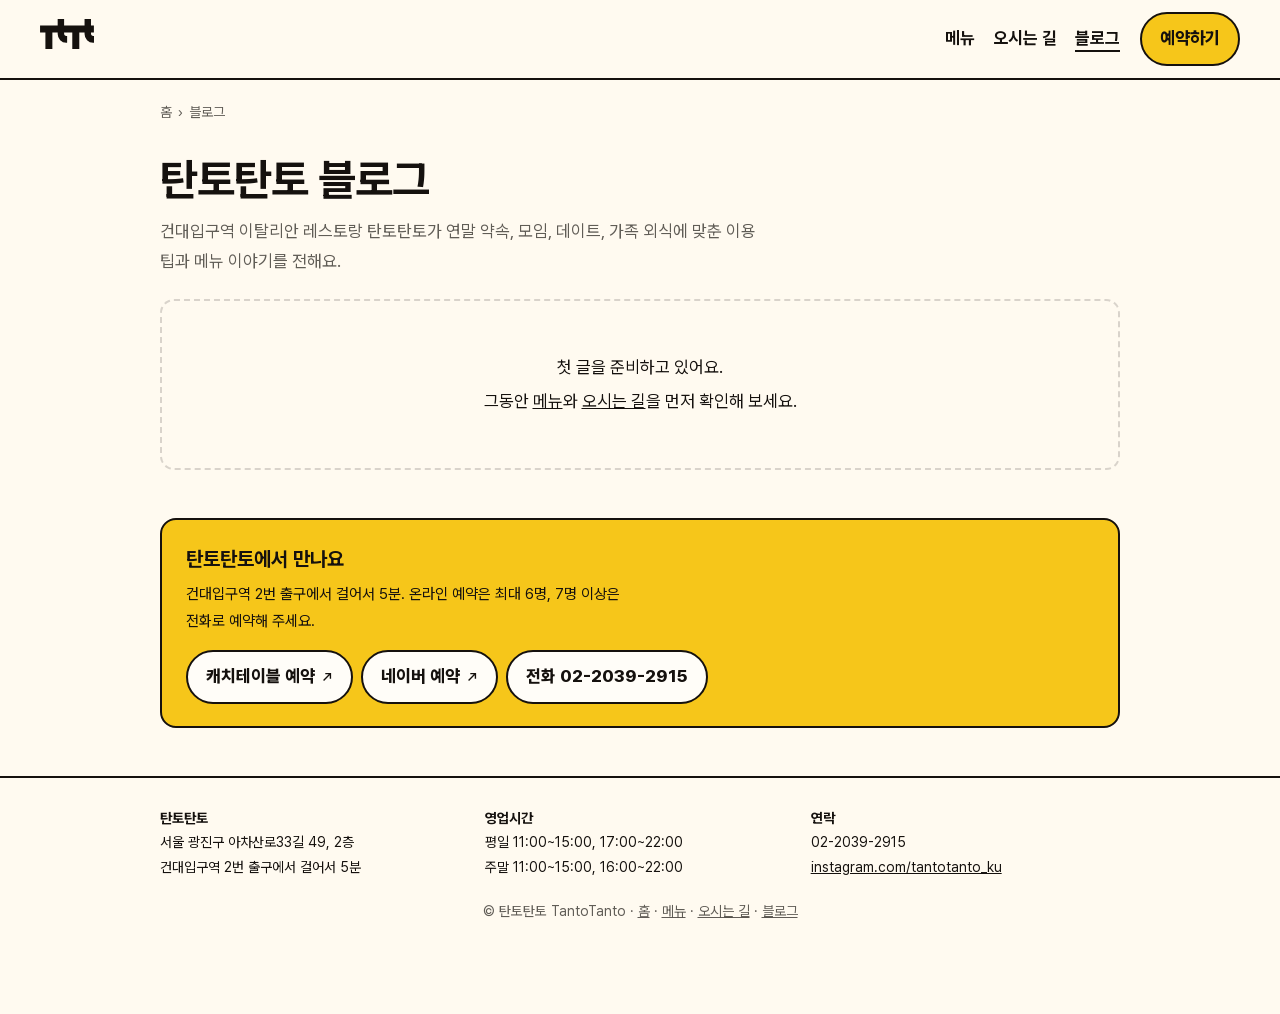
==== blog/index.html @ 8f864e8e "Add blog section with nav links, list and post templates Co-Authored-By: Claude Opus 5.5 <noreply@an" ====
<!doctype html>
<html lang="ko">
<head>
<meta charset="utf-8">
<meta name="viewport" content="width=device-width, initial-scale=1">
<meta http-equiv="Content-Security-Policy" content="default-src 'self'; script-src 'self'; style-src 'self' 'unsafe-inline'; img-src 'self' data:; font-src 'self'; connect-src 'self'; object-src 'none'; base-uri 'self'; form-action 'none'">
<meta name="referrer" content="strict-origin-when-cross-origin">
<title>탄토탄토 블로그 | 탄토탄토</title>
<meta name="description" content="건대입구역 이탈리안 레스토랑 탄토탄토가 연말 약속, 모임, 데이트, 가족 외식에 맞춘 이용 팁과 메뉴 이야기를 전해요.">
<meta name="robots" content="noindex, follow">
<link rel="canonical" href="https://tantotanto.store/blog/">
<link rel="icon" href="/favicon.ico" sizes="48x48">
<link rel="icon" type="image/png" sizes="192x192" href="/icon-192.png">
<link rel="apple-touch-icon" href="/apple-touch-icon.png">
<meta name="theme-color" content="#FFB700">
<meta property="og:type" content="website">
<meta property="og:locale" content="ko_KR">
<meta property="og:site_name" content="탄토탄토">
<meta property="og:title" content="탄토탄토 블로그 | 탄토탄토">
<meta property="og:description" content="건대입구역 이탈리안 레스토랑 탄토탄토가 연말 약속, 모임, 데이트, 가족 외식에 맞춘 이용 팁과 메뉴 이야기를 전해요.">
<meta property="og:url" content="https://tantotanto.store/blog/">
<meta property="og:image" content="https://tantotanto.store/og-image.jpg">
<meta name="twitter:card" content="summary_large_image">
<link rel="alternate" type="application/rss+xml" title="탄토탄토 블로그" href="https://tantotanto.store/blog/feed.xml">
<link rel="stylesheet" href="../fonts/pretendard.css">
<link rel="stylesheet" href="../blog/blog.css">
<script type="application/ld+json">
{
 "@context": "https://schema.org",
 "@graph": [
  {
   "@type": "CollectionPage",
   "name": "탄토탄토 블로그",
   "url": "https://tantotanto.store/blog/",
   "inLanguage": "ko",
   "about": {
    "@id": "https://tantotanto.store/#restaurant"
   },
   "isPartOf": {
    "@type": "WebSite",
    "name": "탄토탄토",
    "url": "https://tantotanto.store/"
   }
  },
  {
   "@type": "BreadcrumbList",
   "itemListElement": [
    {
     "@type": "ListItem",
     "position": 1,
     "name": "홈",
     "item": "https://tantotanto.store/"
    },
    {
     "@type": "ListItem",
     "position": 2,
     "name": "블로그"
    }
   ]
  }
 ]
}
</script>
</head>
<body>
<header class="top"><a class="name" href="/" aria-label="탄토탄토 홈"><svg class="ttt" viewBox="0 0 1109 621" aria-hidden="true"><path d="M1 131H1107V276H807V620H663V276H254V620H111V276H1Z"/><path d="M363 0H495V294.5A47.5 54 0 0 0 542.5 348.5H557V488H539A176 178 0 0 1 363 310Z"/><path transform="translate(552 0)" d="M363 0H495V294.5A47.5 54 0 0 0 542.5 348.5H557V488H539A176 178 0 0 1 363 310Z"/></svg></a><nav aria-label="주요 메뉴"><a href="/menu/">메뉴</a><a href="/visit/">오시는 길</a><a href="/blog/" aria-current="page">블로그</a></nav><a class="btn" href="https://www.catchtable.net/shop/tantotanto_ku" target="_blank" rel="noopener">예약하기</a></header>
<main class="wrap"><nav class="crumbs" aria-label="현재 위치"><ol><li><a href="/">홈</a></li><li aria-current="page">블로그</li></ol></nav><header class="phead"><h1>탄토탄토 블로그</h1><p>건대입구역 이탈리안 레스토랑 탄토탄토가 연말 약속, 모임, 데이트, 가족 외식에 맞춘 이용 팁과 메뉴 이야기를 전해요.</p></header><div class="empty"><p>첫 글을 준비하고 있어요.</p><p>그동안 <a href="/menu/">메뉴</a>와 <a href="/visit/">오시는 길</a>을 먼저 확인해 보세요.</p></div><aside class="cta" aria-label="예약 안내"><div><b>탄토탄토에서 만나요</b><p>건대입구역 2번 출구에서 걸어서 5분. 온라인 예약은 최대 6명, 7명 이상은 전화로 예약해 주세요.</p></div><div class="ctab"><a class="btn" href="https://www.catchtable.net/shop/tantotanto_ku" target="_blank" rel="noopener">캐치테이블 예약 <svg viewBox="0 0 14 14" fill="none" stroke="currentColor" stroke-width="1.6" aria-hidden="true"><path d="M3 11 11 3M5 3h6v6"/></svg></a><a class="btn ghost" href="https://naver.me/5D8tWduC" target="_blank" rel="noopener">네이버 예약 <svg viewBox="0 0 14 14" fill="none" stroke="currentColor" stroke-width="1.6" aria-hidden="true"><path d="M3 11 11 3M5 3h6v6"/></svg></a><a class="btn ghost" href="tel:+82220392915">전화 02-2039-2915</a></div></aside></main>
<footer class="foot"><div class="wrap"><div><b>탄토탄토</b>서울 광진구 아차산로33길 49, 2층<br>건대입구역 2번 출구에서 걸어서 5분</div><div><b>영업시간</b>평일 11:00~15:00, 17:00~22:00<br>주말 11:00~15:00, 16:00~22:00</div><div><b>연락</b>02-2039-2915<br><a href="https://www.instagram.com/tantotanto_ku" target="_blank" rel="noopener">instagram.com/tantotanto_ku</a></div></div><p class="copy">© 탄토탄토 TantoTanto · <a href="/">홈</a> · <a href="/menu/">메뉴</a> · <a href="/visit/">오시는 길</a> · <a href="/blog/">블로그</a></p></footer>
<script src="/blog/blog.js" defer></script>
</body>
</html>
---- fonts/pretendard.css ----
/* Pretendard (SIL Open Font License 1.1) https://github.com/orioncactus/pretendard
   이 사이트에 쓰인 글자만 담은 파일이에요. 문구를 바꾸면 글꼴 파일도 다시 만들어야 해요. */
@font-face { font-family: "Pretendard Variable"; font-weight: 45 920; font-style: normal; font-display: swap; src: url(./pretendard-subset.woff2) format("woff2-variations"); }
---- blog/blog.css ----
*{box-sizing:border-box}html{-webkit-text-size-adjust:100%;scroll-behavior:smooth}
:root{--ink:#15110E;--yolk:#F6C61A;--cove:#F0841A;--white:#FFFDF8;--paper:#FFFAF0;--line:rgba(21,17,14,.16);--ink2:rgba(21,17,14,.68)}
body{margin:0;background:var(--paper);color:var(--ink);font-family:"Pretendard Variable",Pretendard,"Apple SD Gothic Neo","Malgun Gothic",sans-serif;font-size:17px;line-height:1.75;word-break:keep-all}
a{color:inherit}img{max-width:100%;height:auto;display:block}
.top{position:sticky;top:0;z-index:5;display:flex;align-items:center;gap:20px;padding:12px clamp(16px,4vw,40px);background:var(--paper);border-bottom:2px solid var(--ink)}
.top .ttt{width:54px;fill:var(--ink)}.top nav{display:flex;gap:18px;margin-left:auto;font-weight:700}
.top nav a{text-decoration:none}.top nav a[aria-current]{text-decoration:underline;text-decoration-thickness:2px;text-underline-offset:6px}
.btn{display:inline-flex;align-items:center;gap:6px;padding:10px 18px;border-radius:999px;background:var(--yolk);color:var(--ink);font-weight:800;text-decoration:none;border:2px solid var(--ink);white-space:nowrap}
.btn svg{width:12px;height:12px}.btn.ghost{background:transparent}
a:focus-visible,button:focus-visible,summary:focus-visible{outline:3px solid var(--cove);outline-offset:2px}
.wrap{max-width:1040px;margin:0 auto;padding:0 clamp(16px,4vw,40px)}
.crumbs ol{list-style:none;display:flex;flex-wrap:wrap;gap:6px;padding:0;margin:20px 0 0;font-size:14px;color:var(--ink2)}
.crumbs li+li::before{content:"›";margin-right:6px}.crumbs a{text-decoration:none}.crumbs a:hover{text-decoration:underline}
.phead{margin:28px 0 22px}.phead h1{font-size:clamp(28px,4.4vw,44px);line-height:1.25;letter-spacing:-.02em;margin:6px 0 10px}
.phead p{margin:0;color:var(--ink2);max-width:62ch}.phead .cat,.card .cat{font-size:14px;font-weight:800;color:var(--cove);text-decoration:none}
.meta{font-size:14px}
.tabs{display:flex;flex-wrap:wrap;gap:8px;margin:0 0 24px}
.tabs a{padding:6px 14px;border:2px solid var(--ink);border-radius:999px;text-decoration:none;font-weight:700;font-size:15px}
.tabs a[aria-current]{background:var(--ink);color:var(--white)}
.cards{list-style:none;padding:0;margin:0 0 40px;display:grid;grid-template-columns:repeat(auto-fill,minmax(280px,1fr));gap:24px}
.card a{display:block;text-decoration:none;background:var(--white);border:2px solid var(--ink);border-radius:14px;overflow:hidden;height:100%}
.card img{aspect-ratio:4/3;object-fit:cover;width:100%;border-bottom:2px solid var(--ink)}
.card .cat{display:block;margin:14px 16px 0}.card h3{margin:4px 16px 6px;font-size:19px;line-height:1.4}
.card p{margin:0 16px;font-size:15px;color:var(--ink2);display:-webkit-box;-webkit-line-clamp:2;-webkit-box-orient:vertical;overflow:hidden}
.card time{display:block;margin:10px 16px 16px;font-size:13px;color:var(--ink2)}
@media (hover:hover){.card a:hover{background:var(--yolk)}}
.empty{padding:48px 24px;text-align:center;border:2px dashed var(--line);border-radius:14px;margin-bottom:40px}.empty p{margin:4px 0}
.pager{display:flex;gap:8px;justify-content:center;margin:-16px 0 40px}.pager a{min-width:40px;text-align:center;padding:6px 10px;border:2px solid var(--ink);border-radius:8px;text-decoration:none;font-weight:700}.pager a[aria-current]{background:var(--ink);color:var(--white)}
.post{max-width:720px;margin:0 auto}
.hero img{width:100%;aspect-ratio:4/3;object-fit:cover;border-radius:14px;border:2px solid var(--ink)}
.toc{margin:28px 0;padding:16px 20px;border:2px solid var(--ink);border-radius:12px;background:var(--white)}.toc ol{margin:6px 0 0;padding-left:1.3em}.toc a{text-decoration:none}.toc a:hover{text-decoration:underline}
.body h2,.post>section h2{font-size:24px;line-height:1.35;margin:44px 0 12px;padding-top:8px;border-top:2px solid var(--ink);scroll-margin-top:90px}
.body h3{font-size:19px;margin:28px 0 8px}.body p{margin:0 0 16px}.body ul,.body ol{padding-left:1.3em;margin:0 0 16px}.body li{margin:0 0 6px}
.body figure{margin:24px 0}.body figure img{border-radius:12px;width:100%;aspect-ratio:4/3;object-fit:cover}.body figcaption{font-size:14px;color:var(--ink2);margin-top:6px}
.body table{width:100%;border-collapse:collapse;margin:0 0 20px;font-size:15px}.body th,.body td{text-align:left;padding:10px 8px;border-bottom:1px solid var(--line);vertical-align:top}.body th{border-bottom:2px solid var(--ink)}
.body td.n,.body th.n{text-align:right;white-space:nowrap}
.body .tip{padding:14px 18px;border-left:4px solid var(--yolk);background:var(--white);margin:0 0 16px}
.info dl{margin:0;display:grid;gap:0}.info dl div{display:grid;grid-template-columns:7em 1fr;gap:10px;padding:10px 0;border-bottom:1px solid var(--line);font-size:15px}.info dt{font-weight:800}.info dd{margin:0}
.faq details{border-bottom:1px solid var(--line);padding:12px 0}.faq summary{cursor:pointer;font-weight:800}.faq p{margin:8px 0 0}
.share{display:flex;flex-wrap:wrap;align-items:center;gap:12px;margin:32px 0 0;font-size:14px;color:var(--ink2)}
.share button{font:inherit;font-weight:800;color:var(--ink);background:var(--white);border:2px solid var(--ink);border-radius:999px;padding:6px 14px;cursor:pointer}
.cta{display:flex;flex-wrap:wrap;gap:16px;justify-content:space-between;align-items:center;margin:48px auto;padding:22px 24px;background:var(--yolk);border:2px solid var(--ink);border-radius:16px;max-width:1040px}
.cta b{font-size:20px}.cta p{margin:4px 0 0;font-size:15px;max-width:52ch}.ctab{display:flex;flex-wrap:wrap;gap:8px}.cta .btn{background:var(--white)}
.related h2{font-size:22px;margin:0 0 16px}
.foot{border-top:2px solid var(--ink);margin-top:40px;padding:28px 0 90px;font-size:14px}
.foot .wrap{display:grid;grid-template-columns:repeat(auto-fit,minmax(220px,1fr));gap:16px}.foot b{display:block}
.copy{text-align:center;color:var(--ink2);margin:20px 0 0}
@media (max-width:640px){body{font-size:16px}.top{gap:12px}.top nav{gap:12px;font-size:15px}.top .btn{display:none}.info dl div{grid-template-columns:1fr;gap:2px}}
@media (prefers-reduced-motion:reduce){html{scroll-behavior:auto}}
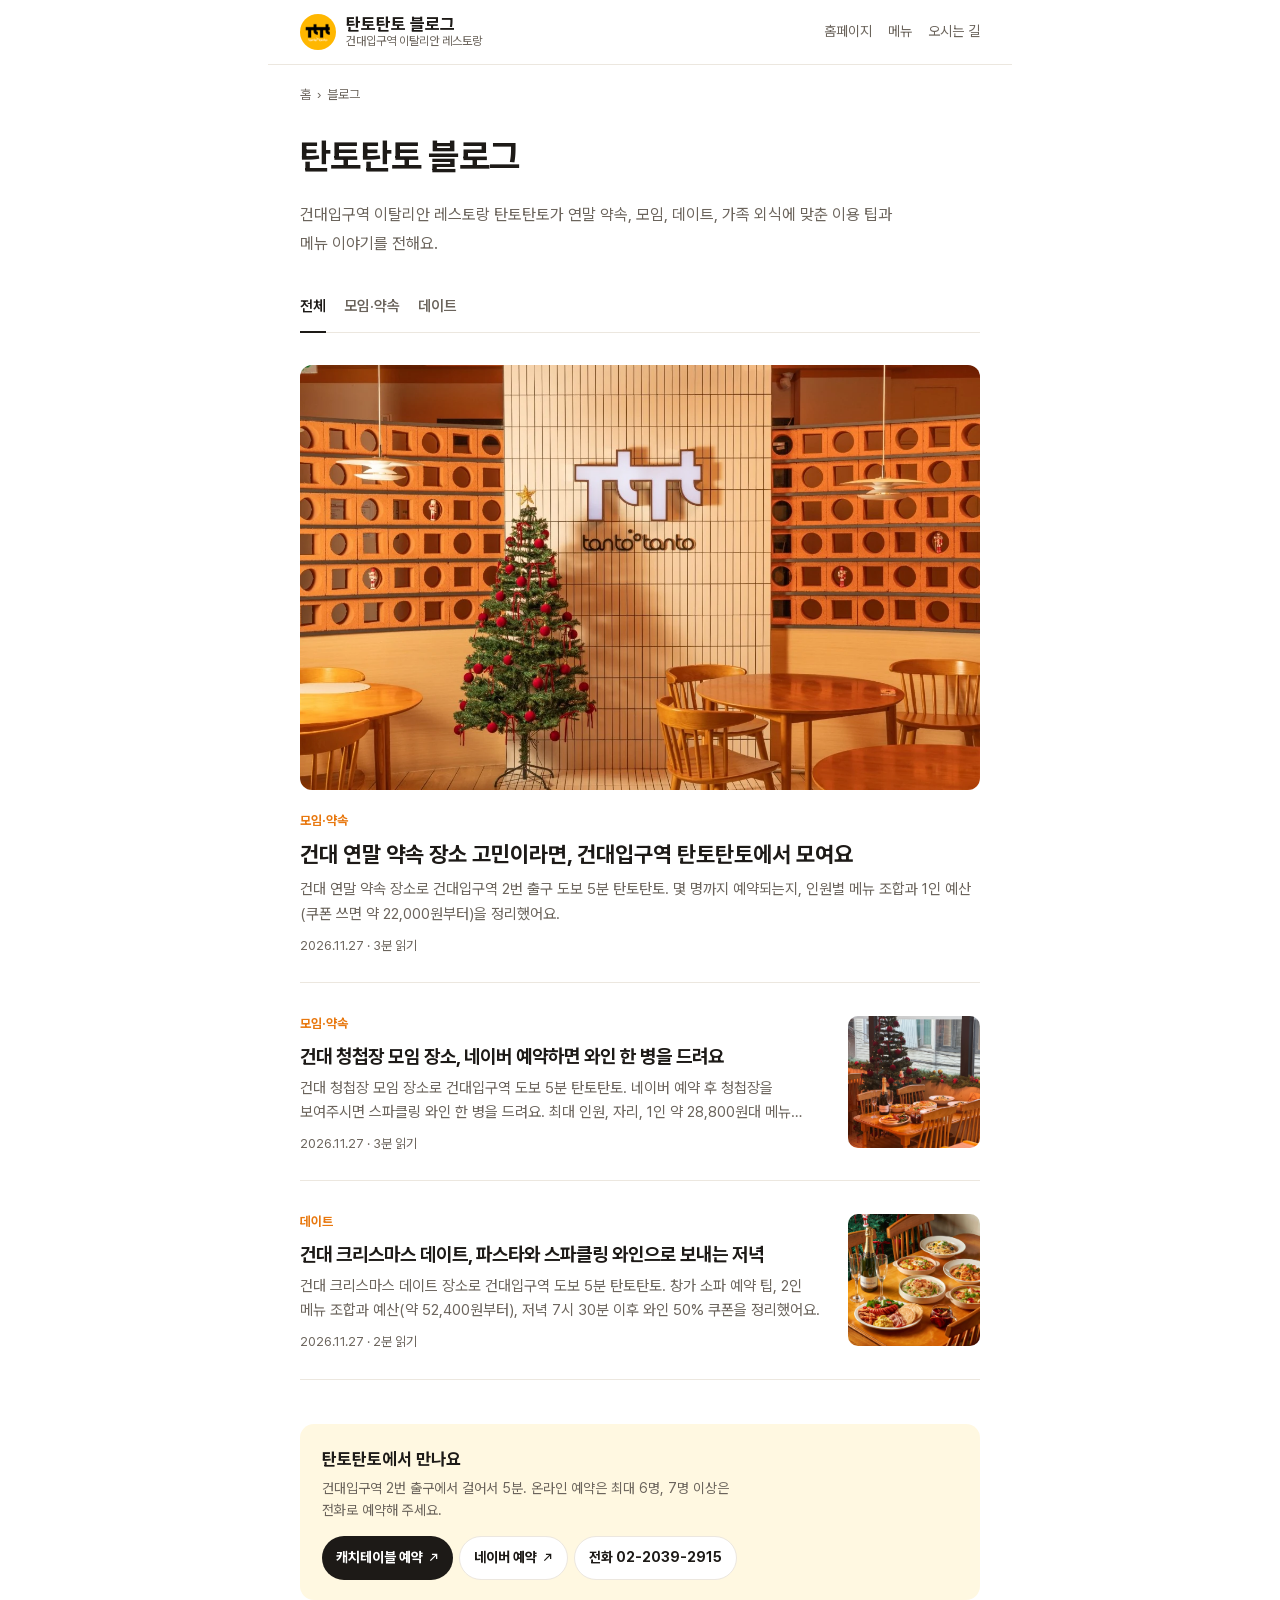
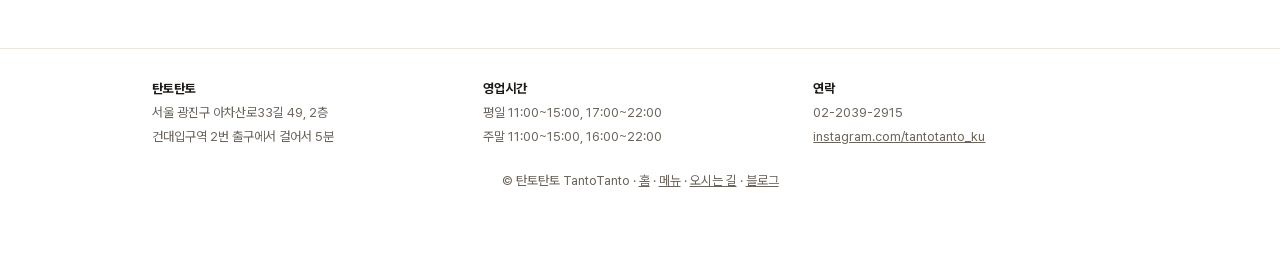
==== commit 4a995dd5: "Publish first 3 blog posts (year-end, wedding invitation dinner, Christmas date) - Blog redesign: bl" ====
--- a/blog/index.html
+++ b/blog/index.html
@@ -7,7 +7,7 @@
 <meta name="referrer" content="strict-origin-when-cross-origin">
 <title>탄토탄토 블로그 | 탄토탄토</title>
 <meta name="description" content="건대입구역 이탈리안 레스토랑 탄토탄토가 연말 약속, 모임, 데이트, 가족 외식에 맞춘 이용 팁과 메뉴 이야기를 전해요.">
-<meta name="robots" content="noindex, follow">
+<meta name="robots" content="index, follow, max-image-preview:large">
 <link rel="canonical" href="https://tantotanto.store/blog/">
 <link rel="icon" href="/favicon.ico" sizes="48x48">
 <link rel="icon" type="image/png" sizes="192x192" href="/icon-192.png">
@@ -63,8 +63,8 @@
 </script>
 </head>
 <body>
-<header class="top"><a class="name" href="/" aria-label="탄토탄토 홈"><svg class="ttt" viewBox="0 0 1109 621" aria-hidden="true"><path d="M1 131H1107V276H807V620H663V276H254V620H111V276H1Z"/><path d="M363 0H495V294.5A47.5 54 0 0 0 542.5 348.5H557V488H539A176 178 0 0 1 363 310Z"/><path transform="translate(552 0)" d="M363 0H495V294.5A47.5 54 0 0 0 542.5 348.5H557V488H539A176 178 0 0 1 363 310Z"/></svg></a><nav aria-label="주요 메뉴"><a href="/menu/">메뉴</a><a href="/visit/">오시는 길</a><a href="/blog/" aria-current="page">블로그</a></nav><a class="btn" href="https://www.catchtable.net/shop/tantotanto_ku" target="_blank" rel="noopener">예약하기</a></header>
-<main class="wrap"><nav class="crumbs" aria-label="현재 위치"><ol><li><a href="/">홈</a></li><li aria-current="page">블로그</li></ol></nav><header class="phead"><h1>탄토탄토 블로그</h1><p>건대입구역 이탈리안 레스토랑 탄토탄토가 연말 약속, 모임, 데이트, 가족 외식에 맞춘 이용 팁과 메뉴 이야기를 전해요.</p></header><div class="empty"><p>첫 글을 준비하고 있어요.</p><p>그동안 <a href="/menu/">메뉴</a>와 <a href="/visit/">오시는 길</a>을 먼저 확인해 보세요.</p></div><aside class="cta" aria-label="예약 안내"><div><b>탄토탄토에서 만나요</b><p>건대입구역 2번 출구에서 걸어서 5분. 온라인 예약은 최대 6명, 7명 이상은 전화로 예약해 주세요.</p></div><div class="ctab"><a class="btn" href="https://www.catchtable.net/shop/tantotanto_ku" target="_blank" rel="noopener">캐치테이블 예약 <svg viewBox="0 0 14 14" fill="none" stroke="currentColor" stroke-width="1.6" aria-hidden="true"><path d="M3 11 11 3M5 3h6v6"/></svg></a><a class="btn ghost" href="https://naver.me/5D8tWduC" target="_blank" rel="noopener">네이버 예약 <svg viewBox="0 0 14 14" fill="none" stroke="currentColor" stroke-width="1.6" aria-hidden="true"><path d="M3 11 11 3M5 3h6v6"/></svg></a><a class="btn ghost" href="tel:+82220392915">전화 02-2039-2915</a></div></aside></main>
+<header class="top"><a class="brand" href="/blog/"><img src="/icon-192.png" alt="" width="36" height="36"><span><b>탄토탄토 블로그</b><small>건대입구역 이탈리안 레스토랑</small></span></a><nav aria-label="주요 메뉴"><a href="/">홈페이지</a><a href="/menu/">메뉴</a><a href="/visit/">오시는 길</a></nav></header>
+<main class="wrap narrow"><nav class="crumbs" aria-label="현재 위치"><ol><li><a href="/">홈</a></li><li aria-current="page">블로그</li></ol></nav><header class="phead"><h1>탄토탄토 블로그</h1><p>건대입구역 이탈리안 레스토랑 탄토탄토가 연말 약속, 모임, 데이트, 가족 외식에 맞춘 이용 팁과 메뉴 이야기를 전해요.</p></header><nav class="tabs" aria-label="카테고리"><a href="/blog/" aria-current="page">전체</a><a href="/blog/category/gatherings/">모임·약속</a><a href="/blog/category/date/">데이트</a></nav><a class="feat" href="/blog/konkuk-year-end-party/"><img src="/img/xmas-tree-ttt.webp" alt="ttt 간판이 있는 흰 타일 벽 옆에 빨간 리본 트리가 놓인 탄토탄토 매장" width="1280" height="854" decoding="async"><span class="cat">모임·약속</span><h2>건대 연말 약속 장소 고민이라면, 건대입구역 탄토탄토에서 모여요</h2><p>건대 연말 약속 장소로 건대입구역 2번 출구 도보 5분 탄토탄토. 몇 명까지 예약되는지, 인원별 메뉴 조합과 1인 예산(쿠폰 쓰면 약 22,000원부터)을 정리했어요.</p><time datetime="2026-11-27">2026.11.27 · 3분 읽기</time></a><ul class="cards"><li class="card"><a href="/blog/konkuk-wedding-invitation-dinner/"><div class="ct"><span class="cat">모임·약속</span><h3>건대 청첩장 모임 장소, 네이버 예약하면 와인 한 병을 드려요</h3><p>건대 청첩장 모임 장소로 건대입구역 도보 5분 탄토탄토. 네이버 예약 후 청첩장을 보여주시면 스파클링 와인 한 병을 드려요. 최대 인원, 자리, 1인 약 28,800원대 메뉴 조합을 정리했어요.</p><time datetime="2026-11-27">2026.11.27 · 3분 읽기</time></div><img src="/img/xmas-window-table.webp" alt="창가 트리 앞 원목 테이블에 루이 페드리에 보틀과 와인잔 두 개, 파스타 접시가 차려져 있어요" width="320" height="320" loading="lazy" decoding="async"></a></li><li class="card"><a href="/blog/konkuk-christmas-date/"><div class="ct"><span class="cat">데이트</span><h3>건대 크리스마스 데이트, 파스타와 스파클링 와인으로 보내는 저녁</h3><p>건대 크리스마스 데이트 장소로 건대입구역 도보 5분 탄토탄토. 창가 소파 예약 팁, 2인 메뉴 조합과 예산(약 52,400원부터), 저녁 7시 30분 이후 와인 50% 쿠폰을 정리했어요.</p><time datetime="2026-11-27">2026.11.27 · 2분 읽기</time></div><img src="/img/xmas-table-close.webp" alt="크리스마스 트리 앞 테이블에 루이 페드리에 보틀과 와인잔 두 개, 파스타 여러 접시" width="320" height="320" loading="lazy" decoding="async"></a></li></ul><aside class="cta" aria-label="예약 안내"><div><b>탄토탄토에서 만나요</b><p>건대입구역 2번 출구에서 걸어서 5분. 온라인 예약은 최대 6명, 7명 이상은 전화로 예약해 주세요.</p></div><div class="ctab"><a class="btn" href="https://www.catchtable.net/shop/tantotanto_ku" target="_blank" rel="noopener">캐치테이블 예약 <svg viewBox="0 0 14 14" fill="none" stroke="currentColor" stroke-width="1.6" aria-hidden="true"><path d="M3 11 11 3M5 3h6v6"/></svg></a><a class="btn ghost" href="https://naver.me/5D8tWduC" target="_blank" rel="noopener">네이버 예약 <svg viewBox="0 0 14 14" fill="none" stroke="currentColor" stroke-width="1.6" aria-hidden="true"><path d="M3 11 11 3M5 3h6v6"/></svg></a><a class="btn ghost" href="tel:+82220392915">전화 02-2039-2915</a></div></aside></main>
 <footer class="foot"><div class="wrap"><div><b>탄토탄토</b>서울 광진구 아차산로33길 49, 2층<br>건대입구역 2번 출구에서 걸어서 5분</div><div><b>영업시간</b>평일 11:00~15:00, 17:00~22:00<br>주말 11:00~15:00, 16:00~22:00</div><div><b>연락</b>02-2039-2915<br><a href="https://www.instagram.com/tantotanto_ku" target="_blank" rel="noopener">instagram.com/tantotanto_ku</a></div></div><p class="copy">© 탄토탄토 TantoTanto · <a href="/">홈</a> · <a href="/menu/">메뉴</a> · <a href="/visit/">오시는 길</a> · <a href="/blog/">블로그</a></p></footer>
 <script src="/blog/blog.js" defer></script>
 </body>
--- a/blog/blog.css
+++ b/blog/blog.css
@@ -1,49 +1,75 @@
 *{box-sizing:border-box}html{-webkit-text-size-adjust:100%;scroll-behavior:smooth}
-:root{--ink:#15110E;--yolk:#F6C61A;--cove:#F0841A;--white:#FFFDF8;--paper:#FFFAF0;--line:rgba(21,17,14,.16);--ink2:rgba(21,17,14,.68)}
-body{margin:0;background:var(--paper);color:var(--ink);font-family:"Pretendard Variable",Pretendard,"Apple SD Gothic Neo","Malgun Gothic",sans-serif;font-size:17px;line-height:1.75;word-break:keep-all}
+:root{--ink:#1d1a17;--ink2:#6b645c;--yolk:#F6C61A;--cove:#E8780F;--paper:#fff;--soft:#FFF8E1;--line:#ece7df}
+body{margin:0;background:var(--paper);color:var(--ink);font-family:"Pretendard Variable",Pretendard,"Apple SD Gothic Neo","Malgun Gothic",sans-serif;font-size:17px;line-height:1.85;word-break:keep-all}
 a{color:inherit}img{max-width:100%;height:auto;display:block}
-.top{position:sticky;top:0;z-index:5;display:flex;align-items:center;gap:20px;padding:12px clamp(16px,4vw,40px);background:var(--paper);border-bottom:2px solid var(--ink)}
-.top .ttt{width:54px;fill:var(--ink)}.top nav{display:flex;gap:18px;margin-left:auto;font-weight:700}
-.top nav a{text-decoration:none}.top nav a[aria-current]{text-decoration:underline;text-decoration-thickness:2px;text-underline-offset:6px}
-.btn{display:inline-flex;align-items:center;gap:6px;padding:10px 18px;border-radius:999px;background:var(--yolk);color:var(--ink);font-weight:800;text-decoration:none;border:2px solid var(--ink);white-space:nowrap}
-.btn svg{width:12px;height:12px}.btn.ghost{background:transparent}
+.top{display:flex;align-items:center;gap:16px;max-width:1040px;margin:0 auto;padding:14px clamp(16px,4vw,32px);border-bottom:1px solid var(--line)}
+.brand{display:flex;align-items:center;gap:10px;text-decoration:none}.brand img{border-radius:50%}
+.brand b{display:block;font-size:17px;line-height:1.2}.brand small{display:block;font-size:12px;color:var(--ink2);line-height:1.3}
+.top nav{display:flex;gap:16px;margin-left:auto;font-size:14px;color:var(--ink2)}.top nav a{text-decoration:none}.top nav a:hover{color:var(--ink)}
 a:focus-visible,button:focus-visible,summary:focus-visible{outline:3px solid var(--cove);outline-offset:2px}
-.wrap{max-width:1040px;margin:0 auto;padding:0 clamp(16px,4vw,40px)}
-.crumbs ol{list-style:none;display:flex;flex-wrap:wrap;gap:6px;padding:0;margin:20px 0 0;font-size:14px;color:var(--ink2)}
+.wrap{max-width:1040px;margin:0 auto;padding:0 clamp(16px,4vw,32px)}.narrow{max-width:744px}.top{max-width:744px}
+.crumbs ol{list-style:none;display:flex;flex-wrap:wrap;gap:6px;padding:0;margin:18px 0 0;font-size:13px;color:var(--ink2)}
 .crumbs li+li::before{content:"›";margin-right:6px}.crumbs a{text-decoration:none}.crumbs a:hover{text-decoration:underline}
-.phead{margin:28px 0 22px}.phead h1{font-size:clamp(28px,4.4vw,44px);line-height:1.25;letter-spacing:-.02em;margin:6px 0 10px}
-.phead p{margin:0;color:var(--ink2);max-width:62ch}.phead .cat,.card .cat{font-size:14px;font-weight:800;color:var(--cove);text-decoration:none}
-.meta{font-size:14px}
-.tabs{display:flex;flex-wrap:wrap;gap:8px;margin:0 0 24px}
-.tabs a{padding:6px 14px;border:2px solid var(--ink);border-radius:999px;text-decoration:none;font-weight:700;font-size:15px}
-.tabs a[aria-current]{background:var(--ink);color:var(--white)}
-.cards{list-style:none;padding:0;margin:0 0 40px;display:grid;grid-template-columns:repeat(auto-fill,minmax(280px,1fr));gap:24px}
-.card a{display:block;text-decoration:none;background:var(--white);border:2px solid var(--ink);border-radius:14px;overflow:hidden;height:100%}
-.card img{aspect-ratio:4/3;object-fit:cover;width:100%;border-bottom:2px solid var(--ink)}
-.card .cat{display:block;margin:14px 16px 0}.card h3{margin:4px 16px 6px;font-size:19px;line-height:1.4}
-.card p{margin:0 16px;font-size:15px;color:var(--ink2);display:-webkit-box;-webkit-line-clamp:2;-webkit-box-orient:vertical;overflow:hidden}
-.card time{display:block;margin:10px 16px 16px;font-size:13px;color:var(--ink2)}
-@media (hover:hover){.card a:hover{background:var(--yolk)}}
-.empty{padding:48px 24px;text-align:center;border:2px dashed var(--line);border-radius:14px;margin-bottom:40px}.empty p{margin:4px 0}
-.pager{display:flex;gap:8px;justify-content:center;margin:-16px 0 40px}.pager a{min-width:40px;text-align:center;padding:6px 10px;border:2px solid var(--ink);border-radius:8px;text-decoration:none;font-weight:700}.pager a[aria-current]{background:var(--ink);color:var(--white)}
-.post{max-width:720px;margin:0 auto}
-.hero img{width:100%;aspect-ratio:4/3;object-fit:cover;border-radius:14px;border:2px solid var(--ink)}
-.toc{margin:28px 0;padding:16px 20px;border:2px solid var(--ink);border-radius:12px;background:var(--white)}.toc ol{margin:6px 0 0;padding-left:1.3em}.toc a{text-decoration:none}.toc a:hover{text-decoration:underline}
-.body h2,.post>section h2{font-size:24px;line-height:1.35;margin:44px 0 12px;padding-top:8px;border-top:2px solid var(--ink);scroll-margin-top:90px}
-.body h3{font-size:19px;margin:28px 0 8px}.body p{margin:0 0 16px}.body ul,.body ol{padding-left:1.3em;margin:0 0 16px}.body li{margin:0 0 6px}
-.body figure{margin:24px 0}.body figure img{border-radius:12px;width:100%;aspect-ratio:4/3;object-fit:cover}.body figcaption{font-size:14px;color:var(--ink2);margin-top:6px}
-.body table{width:100%;border-collapse:collapse;margin:0 0 20px;font-size:15px}.body th,.body td{text-align:left;padding:10px 8px;border-bottom:1px solid var(--line);vertical-align:top}.body th{border-bottom:2px solid var(--ink)}
-.body td.n,.body th.n{text-align:right;white-space:nowrap}
-.body .tip{padding:14px 18px;border-left:4px solid var(--yolk);background:var(--white);margin:0 0 16px}
-.info dl{margin:0;display:grid;gap:0}.info dl div{display:grid;grid-template-columns:7em 1fr;gap:10px;padding:10px 0;border-bottom:1px solid var(--line);font-size:15px}.info dt{font-weight:800}.info dd{margin:0}
-.faq details{border-bottom:1px solid var(--line);padding:12px 0}.faq summary{cursor:pointer;font-weight:800}.faq p{margin:8px 0 0}
-.share{display:flex;flex-wrap:wrap;align-items:center;gap:12px;margin:32px 0 0;font-size:14px;color:var(--ink2)}
-.share button{font:inherit;font-weight:800;color:var(--ink);background:var(--white);border:2px solid var(--ink);border-radius:999px;padding:6px 14px;cursor:pointer}
-.cta{display:flex;flex-wrap:wrap;gap:16px;justify-content:space-between;align-items:center;margin:48px auto;padding:22px 24px;background:var(--yolk);border:2px solid var(--ink);border-radius:16px;max-width:1040px}
-.cta b{font-size:20px}.cta p{margin:4px 0 0;font-size:15px;max-width:52ch}.ctab{display:flex;flex-wrap:wrap;gap:8px}.cta .btn{background:var(--white)}
-.related h2{font-size:22px;margin:0 0 16px}
-.foot{border-top:2px solid var(--ink);margin-top:40px;padding:28px 0 90px;font-size:14px}
-.foot .wrap{display:grid;grid-template-columns:repeat(auto-fit,minmax(220px,1fr));gap:16px}.foot b{display:block}
-.copy{text-align:center;color:var(--ink2);margin:20px 0 0}
-@media (max-width:640px){body{font-size:16px}.top{gap:12px}.top nav{gap:12px;font-size:15px}.top .btn{display:none}.info dl div{grid-template-columns:1fr;gap:2px}}
+.phead{margin:26px 0 24px}.phead h1{font-size:clamp(26px,4vw,36px);line-height:1.35;letter-spacing:-.02em;margin:8px 0 18px}
+.phead>p{margin:0;color:var(--ink2);max-width:60ch;font-size:16px}
+.cat{display:inline-block;font-size:13px;font-weight:700;color:var(--cove);text-decoration:none}
+.byline{display:flex;align-items:center;gap:10px;padding-bottom:20px;border-bottom:1px solid var(--line);font-size:13px;color:var(--ink2)}
+.byline img{border-radius:50%}.byline b{display:block;color:var(--ink);font-size:15px}
+.tabs{display:flex;flex-wrap:wrap;gap:4px 18px;margin:0 0 8px;border-bottom:1px solid var(--line)}
+.tabs a{padding:10px 0;text-decoration:none;font-weight:600;font-size:15px;color:var(--ink2);border-bottom:2px solid transparent;margin-bottom:-1px}
+.tabs a[aria-current]{color:var(--ink);border-bottom-color:var(--ink)}
+.cards{list-style:none;padding:0;margin:0 0 40px}
+.card a{display:grid;grid-template-columns:1fr 132px;gap:20px;align-items:center;padding:24px 0;border-bottom:1px solid var(--line);text-decoration:none}
+.card img{width:132px;height:132px;object-fit:cover;border-radius:10px}
+.card h3{margin:4px 0 6px;font-size:19px;line-height:1.45}.card p{margin:0;font-size:15px;line-height:1.6;color:var(--ink2);display:-webkit-box;-webkit-line-clamp:2;-webkit-box-orient:vertical;overflow:hidden}
+.card time{display:block;margin-top:8px;font-size:13px;color:var(--ink2)}
+@media (hover:hover){.card a:hover h3{text-decoration:underline;text-underline-offset:4px}}
+.empty{padding:56px 24px;text-align:center;color:var(--ink2);margin-bottom:40px}.empty p{margin:4px 0}
+.pager{display:flex;gap:6px;justify-content:center;margin:0 0 40px}.pager a{min-width:36px;text-align:center;padding:4px 8px;border-radius:6px;text-decoration:none;color:var(--ink2)}.pager a[aria-current]{background:var(--ink);color:#fff}
+.post{max-width:680px;margin:0 auto}
+.hero{margin:0 0 8px}.hero img{width:100%;border-radius:12px}
+.summary{background:var(--soft);border-radius:12px;padding:18px 22px;margin:24px 0}.summary b{display:block;margin-bottom:4px}.summary ul{margin:0;padding-left:1.2em}.summary li{margin:2px 0;font-size:16px}
+.toc{margin:0 0 28px;padding:14px 22px;border:1px solid var(--line);border-radius:12px;font-size:15px}.toc b{font-size:14px;color:var(--ink2)}.toc ol{margin:4px 0 0;padding-left:1.3em}.toc a{text-decoration:none}.toc a:hover{text-decoration:underline}
+.body h2,.post>section h2{font-size:23px;line-height:1.45;margin:52px 0 14px;scroll-margin-top:24px}
+.body h2::before{content:"";display:block;width:28px;height:4px;background:var(--yolk);border-radius:2px;margin-bottom:12px}
+.body h3{font-size:19px;margin:34px 0 8px}.body p{margin:0 0 18px}.body ul,.body ol{padding-left:1.3em;margin:0 0 18px}.body li{margin:0 0 6px}
+.body strong{background:linear-gradient(transparent 62%,rgba(246,198,26,.45) 0)}
+.body figure{margin:28px 0}.body figure img{width:100%;border-radius:12px}.body figcaption{font-size:14px;color:var(--ink2);margin-top:8px;text-align:center}
+.body .tip{padding:14px 18px;border-radius:10px;background:#F7F5F1;font-size:16px}
+.body .tip::before{content:"TIP  ";font-weight:800;color:var(--cove)}
+.bill{list-style:none;padding:16px 20px!important;margin:0 0 22px!important;background:#FBFAF7;border:1px solid var(--line);border-radius:12px;font-size:15px}
+.bill li{display:flex;justify-content:space-between;gap:12px;margin:0!important;padding:5px 0}.bill li span:last-child{white-space:nowrap}
+.bill .sum{border-top:1px dashed #d8d1c6;margin-top:6px!important;padding-top:10px;font-weight:800}.bill .per{color:var(--cove);font-weight:700}
+.body table{width:100%;border-collapse:collapse;margin:0 0 20px;font-size:15px}.body th,.body td{text-align:left;padding:9px 8px;border-bottom:1px solid var(--line)}
+.faq{margin-top:52px}.faq h2{font-size:23px}.faq details{border-bottom:1px solid var(--line);padding:14px 0}.faq summary{cursor:pointer;font-weight:700}.faq p{margin:8px 0 0;color:#433d36}
+.place{margin:44px 0 0;border:1px solid var(--line);border-radius:14px;overflow:hidden;font-size:15px}
+.pl-head{display:flex;align-items:center;gap:12px;padding:16px 18px;background:var(--soft)}.pl-head img{border-radius:50%}.pl-head b{display:block;font-size:18px}.pl-head span{font-size:13px;color:var(--ink2)}
+.place ul{list-style:none;margin:0;padding:10px 18px}.place li{display:grid;grid-template-columns:5.5em 1fr;gap:8px;padding:6px 0;line-height:1.6}.place li b{color:var(--ink2);font-weight:600}
+.pl-btn{display:grid;grid-template-columns:repeat(4,1fr);border-top:1px solid var(--line)}.pl-btn a{padding:12px 4px;text-align:center;text-decoration:none;font-weight:700;font-size:14px}.pl-btn a+a{border-left:1px solid var(--line)}
+@media (hover:hover){.pl-btn a:hover{background:var(--soft)}}
+.cpn{display:flex;gap:12px;align-items:flex-start;margin:0 0 24px;padding:14px 16px;border:1.5px dashed #E9C23A;border-radius:12px;background:#FFFCEF}
+.cpn .tag{flex:none;margin-top:3px;padding:1px 7px;border-radius:5px;background:#03C75A;color:#fff;font-size:12px;font-weight:800;line-height:1.7}
+.cpn b{display:block;font-size:16px;line-height:1.5}.cpn p{margin:2px 0 0!important;font-size:15px;line-height:1.6}
+.cpn small{display:block;margin-top:6px;font-size:12.5px;line-height:1.6;color:var(--ink2)}.cpn small a{color:#03A94F;font-weight:700}
+.bill .cpl{color:#03A94F;border-top:1px dashed #d8d1c6;margin-top:6px!important;padding-top:10px}.bill .cp{color:#03A94F}
+.feat{display:block;text-decoration:none;padding:24px 0;border-bottom:1px solid var(--line)}.feat img{width:100%;aspect-ratio:16/10;object-fit:cover;border-radius:12px;margin-bottom:14px}
+.feat h2{font-size:22px;line-height:1.45;margin:4px 0 6px}.feat p{margin:0;font-size:15px;line-height:1.65;color:var(--ink2)}.feat time{display:block;margin-top:8px;font-size:13px;color:var(--ink2)}
+@media (hover:hover){.feat:hover h2{text-decoration:underline;text-underline-offset:4px}}
+.author{display:flex;gap:14px;margin:28px 0 0;padding:20px;border-radius:14px;background:#F7F5F1}.author img{flex:none;border-radius:50%;width:56px;height:56px}
+.author b{font-size:16px}.author p{margin:4px 0 0;font-size:14px;line-height:1.7;color:#4a443d}.author .al{display:flex;flex-wrap:wrap;gap:4px 14px;margin-top:8px}.author .al a{font-weight:700;color:var(--ink);font-size:13px}
+.bar{display:none}
+@media (max-width:640px){.bar{display:grid;grid-template-columns:1fr 1fr 72px;position:fixed;left:0;right:0;bottom:0;z-index:10;background:#fff;border-top:1px solid var(--line);padding:8px 10px calc(8px + env(safe-area-inset-bottom));gap:6px}
+.bar a{display:flex;align-items:center;justify-content:center;min-height:44px;border-radius:10px;font-size:14px;font-weight:800;text-decoration:none;background:#F4F2EE}.bar a:first-child{background:var(--ink);color:#fff}
+body:has(.bar){padding-bottom:72px}}
+.tags{display:flex;flex-wrap:wrap;gap:6px;margin:28px 0 0}.tags span{font-size:13px;color:var(--ink2);background:#F4F2EE;border-radius:999px;padding:4px 10px}
+.share{display:flex;flex-wrap:wrap;align-items:center;gap:12px;margin:20px 0 0;font-size:13px;color:var(--ink2)}
+.share button{font:inherit;font-weight:700;color:var(--ink);background:#fff;border:1px solid var(--line);border-radius:999px;padding:6px 14px;cursor:pointer}
+.cta{display:flex;flex-wrap:wrap;gap:14px;justify-content:space-between;align-items:center;margin:44px auto;padding:20px 22px;background:var(--soft);border-radius:14px;max-width:680px}
+.cta b{font-size:17px}.cta p{margin:2px 0 0;font-size:14px;color:var(--ink2);max-width:46ch;line-height:1.6}.ctab{display:flex;flex-wrap:wrap;gap:6px}
+.btn{display:inline-flex;align-items:center;gap:5px;padding:8px 14px;border-radius:999px;background:var(--ink);color:#fff;font-weight:700;font-size:14px;text-decoration:none;white-space:nowrap}.btn svg{width:11px;height:11px}.btn.ghost{background:#fff;color:var(--ink);border:1px solid var(--line)}
+.related{max-width:680px;margin:0 auto}.related h2{font-size:19px;margin:0 0 4px}
+.foot{border-top:1px solid var(--line);margin-top:48px;padding:28px 0 60px;font-size:13px;color:var(--ink2)}
+.foot .wrap{display:grid;grid-template-columns:repeat(auto-fit,minmax(220px,1fr));gap:16px}.foot b{display:block;color:var(--ink)}
+.copy{text-align:center;margin:20px 0 0}
+@media (max-width:640px){body{font-size:16px}.top nav{display:none}.card a{grid-template-columns:1fr 96px;gap:14px;padding:18px 0}.card img{width:96px;height:96px}.card h3{font-size:17px}.place li{grid-template-columns:1fr;gap:0}.pl-btn{grid-template-columns:1fr 1fr}.pl-btn a:nth-child(3){border-left:0}.pl-btn a:nth-child(n+3){border-top:1px solid var(--line)}}
 @media (prefers-reduced-motion:reduce){html{scroll-behavior:auto}}
